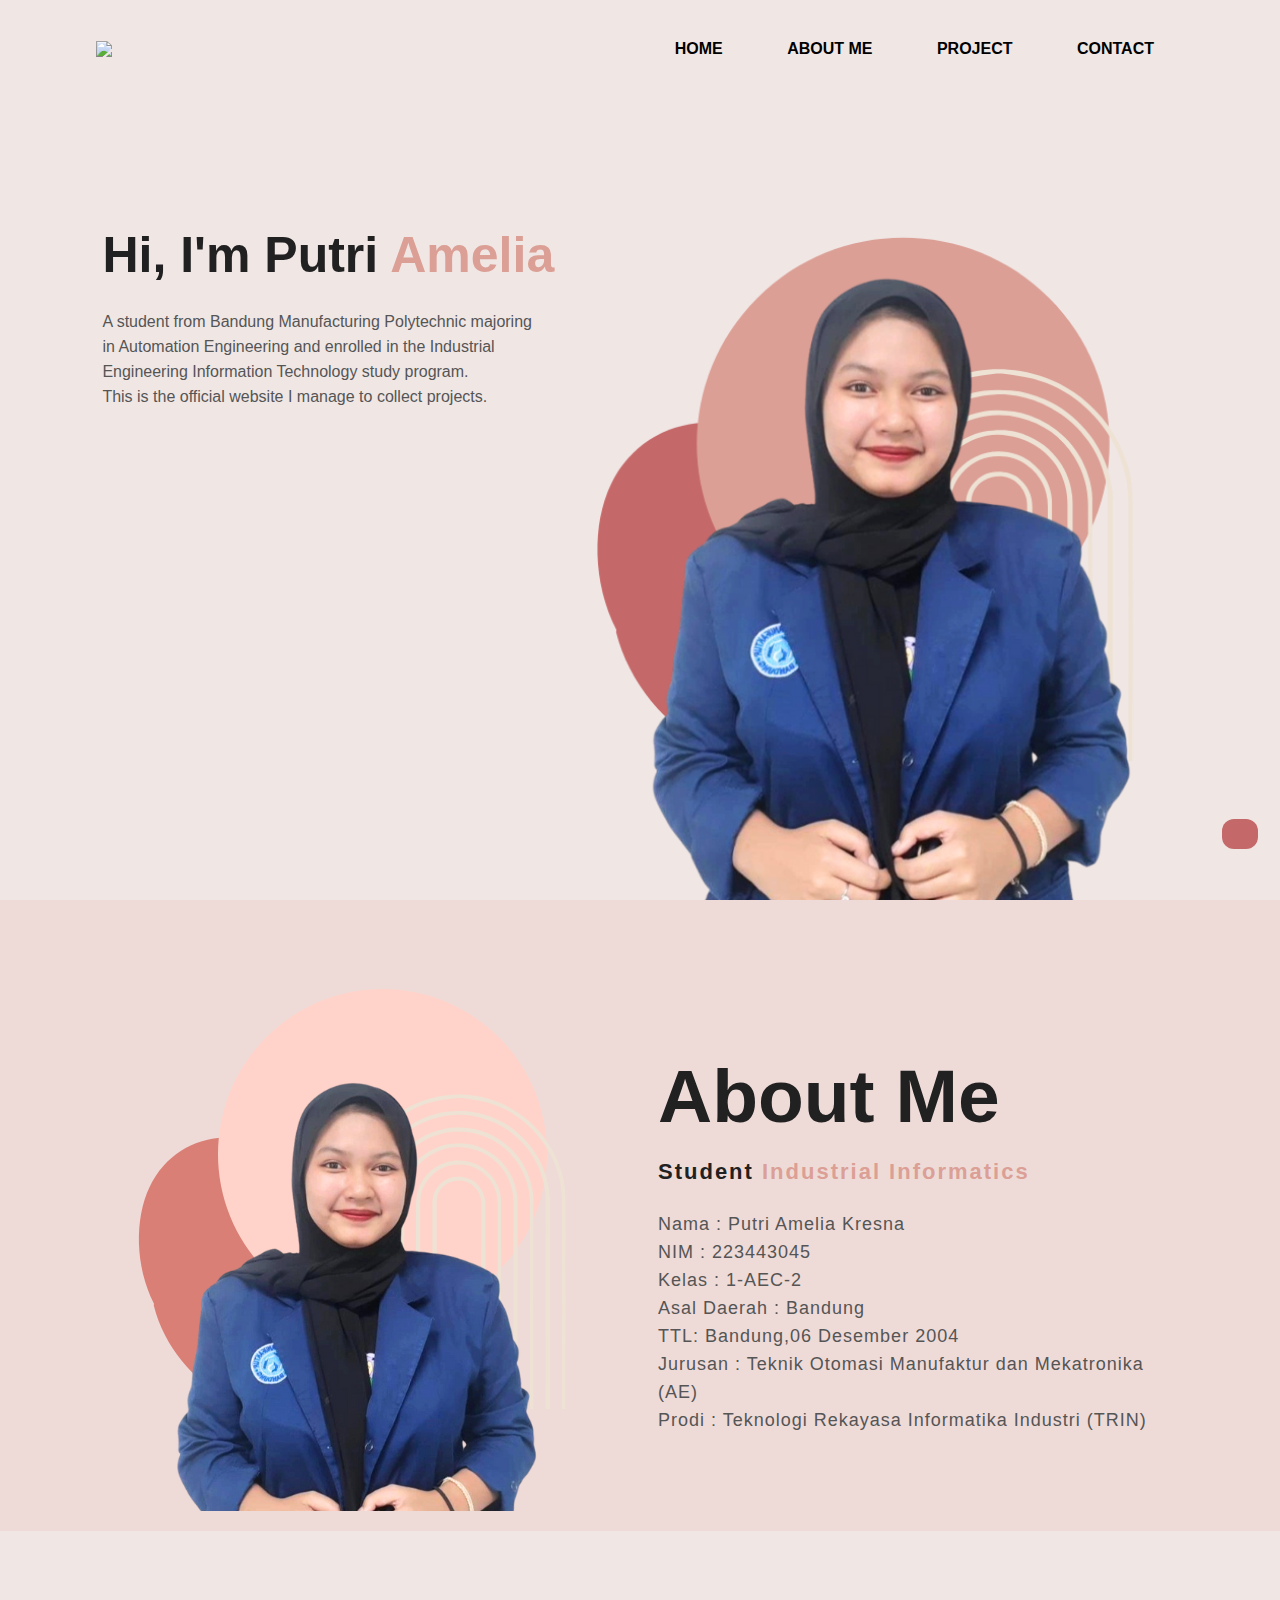
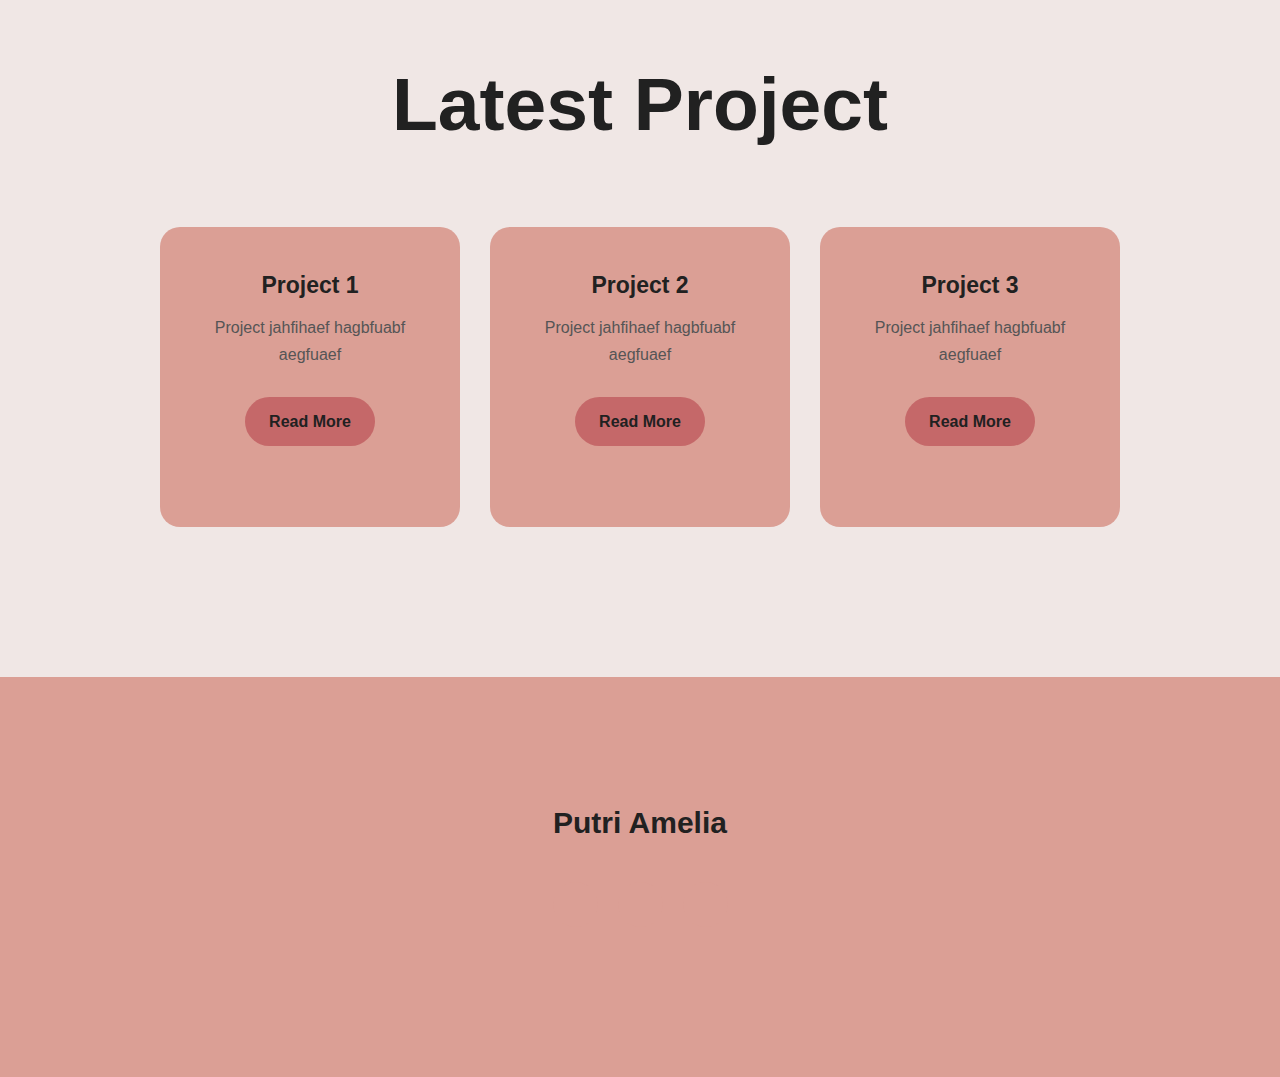
==== index.html @ ca9c8f49 "Add files via upload" ====
<!DOCTYPE html>
<html lang="en">
<head>
    <meta charset="UTF-8">
    <meta name="viewport" content="width=device-width, initial-scale=1.0">
    <title>Future Diary</title>
    <link rel="stylesheet" href="styles.css">

    <link rel="preconnect" href="https://fonts.gstatic.com">
    <link href="https://fonts.googleapis.com/css?family=Josefin+Sans:ital,wght@0,100;0 200;0,300;0,400;0,500;0,600;0,700;1,100;1,200; 1,300;1,400;1,500;1,600;1,700&display=swap" rel="stylesheet">
    <link rel="stylesheet" href="https://cdnjs.cloudflare.com/ajax/libs/font-awesome/6.5.1/css/all.min.css" integrity="sha512-DTOQO9RWCH3ppGqcWaEA1BIZOC6xxalwEsw9c2QQeAIftl+Vegovlnee1c9QX4TctnWMn13TZye+giMm8e2LwA==" crossorigin="anonymous" referrerpolicy="no-referrer" />

</head>
<body>
    <section id="home">
    <div class="hero">
        <nav>
            <img src="C:\Users\Ghandi\Documents\Elektronika\Future Diary 3.png" class="logo">
            <ul>
                <li><a href="#home">HOME</a></li>
                <li><a href="#about">ABOUT ME</a></li>                
                <li><a href="#project">PROJECT</a></li>
                <li><a href="#contact">CONTACT</a></li>
            </ul>
        </nav>
        <div class="detel">
            <h1> Hi, I'm Putri <span> Amelia </span></h1>
            <p> A student from Bandung Manufacturing Polytechnic majoring
                <br> in Automation Engineering and enrolled in the Industrial 
                <br> Engineering Information Technology study program. 
                <br>This is the official website I manage to collect projects.</p>
        </div>
        <div class="images">
            <img src="shape.png" class="shape">
            <img src="girl.png" class="girl">
        </div>
    </section>

        <section id="about">
            <div class="main">                              
                <img src="girl (4 x 5 cm).png">               
                <div class="about-text">
                    <h2>About Me</h2>
                    <h5>Student <span>Industrial Informatics</span></h5>
                    <p> Nama : Putri Amelia Kresna
                        <br>NIM : 223443045
                        <br>Kelas : 1-AEC-2
                        <br>Asal Daerah : Bandung
                        <br>TTL: Bandung,06 Desember 2004
                        <br>Jurusan : Teknik Otomasi Manufaktur dan Mekatronika (AE)
                        <br>Prodi : Teknologi Rekayasa Informatika Industri (TRIN)                       
                    </p>
                </div>                
            </div>
                </div>
            </div>
        </section>

        <section id="project">
            <div class="title">
                <h2>Latest Project</h2>
            </div>

            <div class="box">
                <div class="card">
                    <i class="fa-solid fa-bars"></i>
                    <h5>Project 1</h5>
                    <div class="pra">
                        <p>Project jahfihaef hagbfuabf aegfuaef</p>

                        <p style="text-align: center;">
                            <a class="button" href="#">Read More</a>
                        </p>
                    </div>
                    
                </div>

                <div class="card">
                    <i class="fa-regular fa-user"></i>
                    <h5>Project 2</h5>
                    <div class="pra">
                        <p>Project jahfihaef hagbfuabf aegfuaef</p>

                        <p style="text-align: center;">
                            <a class="button" href="#">Read More</a>
                        </p>
                    </div>
                </div>

                <div class="card">
                    <i class="fa-regular fa-bell"></i>
                    <h5>Project 3</h5>
                    <div class="pra">
                        <p>Project jahfihaef hagbfuabf aegfuaef</p>

                        <p style="text-align: center;">
                            <a class="button" href="#">Read More</a>
                        </p>
                    </div>              
            </div>
        </section>
     
        <section id="contact">
        <footer>
            <p>Putri Amelia</p>
            <div class="social">
                <a href="https://www.instagram.com/onyourl_ia.06?igsh=bTE1bTdwcWJyMWNu"><i class="fa-brands fa-instagram"></i></a>
                <a href="https://wa.me/08999450943"><i class="fa-brands fa-whatsapp"></i></a>
                <a href="http://t.me/onyourl_iaa"><i class="fa-brands fa-telegram"></i></a>
            </div>
            
            <div class="button-arrow">
                <p>
                    <a class="button" href="#home"><i class="fa-solid fa-arrow-up-long"></i></a>
                </p>
            </div>
        </footer>
       
    </section>
</body>
</html>
---- styles.css ----
*{
    margin: 0;
    padding: 0;
    font-family: sans-serif;
    box-sizing: border-box;
}
.hero{
    
    width: 100%;
    height: 100vh;
    background: #f0e7e5;
}

nav{
    display: flex;
    width: 85%;
    margin: auto;
    padding: 20px 0;
    align-items: center;
    justify-content: space-between;
    
}

nav ul li{
    display: inline-block;
    list-style: none;
    margin: 20px 30px;
    
}

nav ul li a{
    text-decoration: none;
    color: black;
    font-weight: bold;
}

nav ul li a:hover{
    color: #c56869;
}

.detel{
    margin-left: 8%;
    margin-top: 10%;
}

.detel h1{
    font-size: 50px;
    color: #212121;
    margin-bottom: 25px;
}

span{
    color: #db9f95;
}

.detel p{
    color: #555;
    line-height: 25px;
}

.images{
    width: 45%;
    height: 80%;
    position: absolute;
    bottom: 0;
    right: 100px;
}
.images img{
    height: 100%;
    position: absolute;
    left: 50%;
    bottom: 0;
    transform: translateX(-50%);
    transition: bottom 1s, left 1s;
}

.images:hover .shape{
    bottom: 40px;
}

.images:hover .girl{
    left: 45%;
}

#about{ 
    width: 100%;  
    padding: 20px ;
    background: #eedbd8;
   
}

.about img{
    height: 500px;
    width: 500px;
    margin-top: 150px;
}

.about-text{
    width: 500px;
    margin-top: 100px;
}

.main{
    width: 1100px;
    margin: auto;
    display: flex;
    align-items: center;
    justify-content: space-around;
}

.about-text h2{
    color: #212121;
    font-size: 75px;
    text-transform: capitalize;
    margin-bottom: 20px;
}

.about-text h5{
    color: #212121;
    letter-spacing: 2px;
    font-size: 22px;
    margin-bottom: 25px;
    text-transform: capitalize;
}

.about-text p{
    color: #555;
    letter-spacing: 1px;
    line-height: 28px;
    font-size: 18px;
    margin-bottom: 45px;
}

#project{
    background: #f0e7e5;
    width: 100%;
    padding: 100px 0px;
}

.title h2{
    color: #212121;
    font-size: 75px;
    width: 1130px;
    margin: 30px auto;
    text-align: center;
}

.box{
    display: flex;
    justify-content: center;
    align-items: center;
    min-height: 400px;
}

.card{
    height: 300px;
    width: 300px;
    padding: 20px 35px;
    background: #db9f95;
    border-radius: 20px;
    margin: 15px;
    position: relative;
    overflow: hidden;
    text-align: center;
}

.card i{
    font-size: 30px;
    display: block;
    text-align: center;
    margin: 25px 0px;
    color: #c56869;
}

h5{
    color: #212121;
    font-size: 23px;
    margin-bottom: 15px;
}

.pra p{
    color: #555;
    font-size: 16px;
    line-height: 27px;
    margin-bottom: 25px;
}

.card .button{
    background-color: #c56869;
    color: #212121;
    text-decoration: none;
    border: 2px solid transparent;
    font-weight: bold;
    padding: 9px 22px;
    border-radius: 30px;
    transition: .4s;
}

.card .button:hover{
    background-color: transparent;
    border: 2px solid #eedbd8;
    cursor: pointer;
}

footer{
   position: relative;
   width: 100%;
   height: 400px;
   background: #db9f95;
   display: flex;
   flex-direction: column;
   align-items: center;
   justify-content: center;
}

footer p:nth-child(1){
    font-size: 30px;
    color: #212121;
    margin-bottom: 20px;
    font-weight: bold;
}

.social{
    display: flex;
}

.social a{
    width: 45px;
    height: 45px;
    display: flex;
    align-items: center;
    justify-content: center;
    background: #db9f95;
    border-radius: 50%;
    margin: 22px 10px;
    color: #fffefe;
    text-decoration: none;
    font-size: 20px;
}

.social a:hover{
    transform: scale(1.3);
    transition: .3s;
}

.button-arrow{
  position: fixed;
  bottom: 20px;
  right: 20px;
}

.button{
background-color: #c56869;
  border: none;
  color: white;
  padding: 15px 18px;
  text-align: center;
  text-decoration: none;
  display: inline-block;
  font-size: 16px;
  margin: 4px 2px;
  cursor: pointer;
  border-radius: 12px;
}
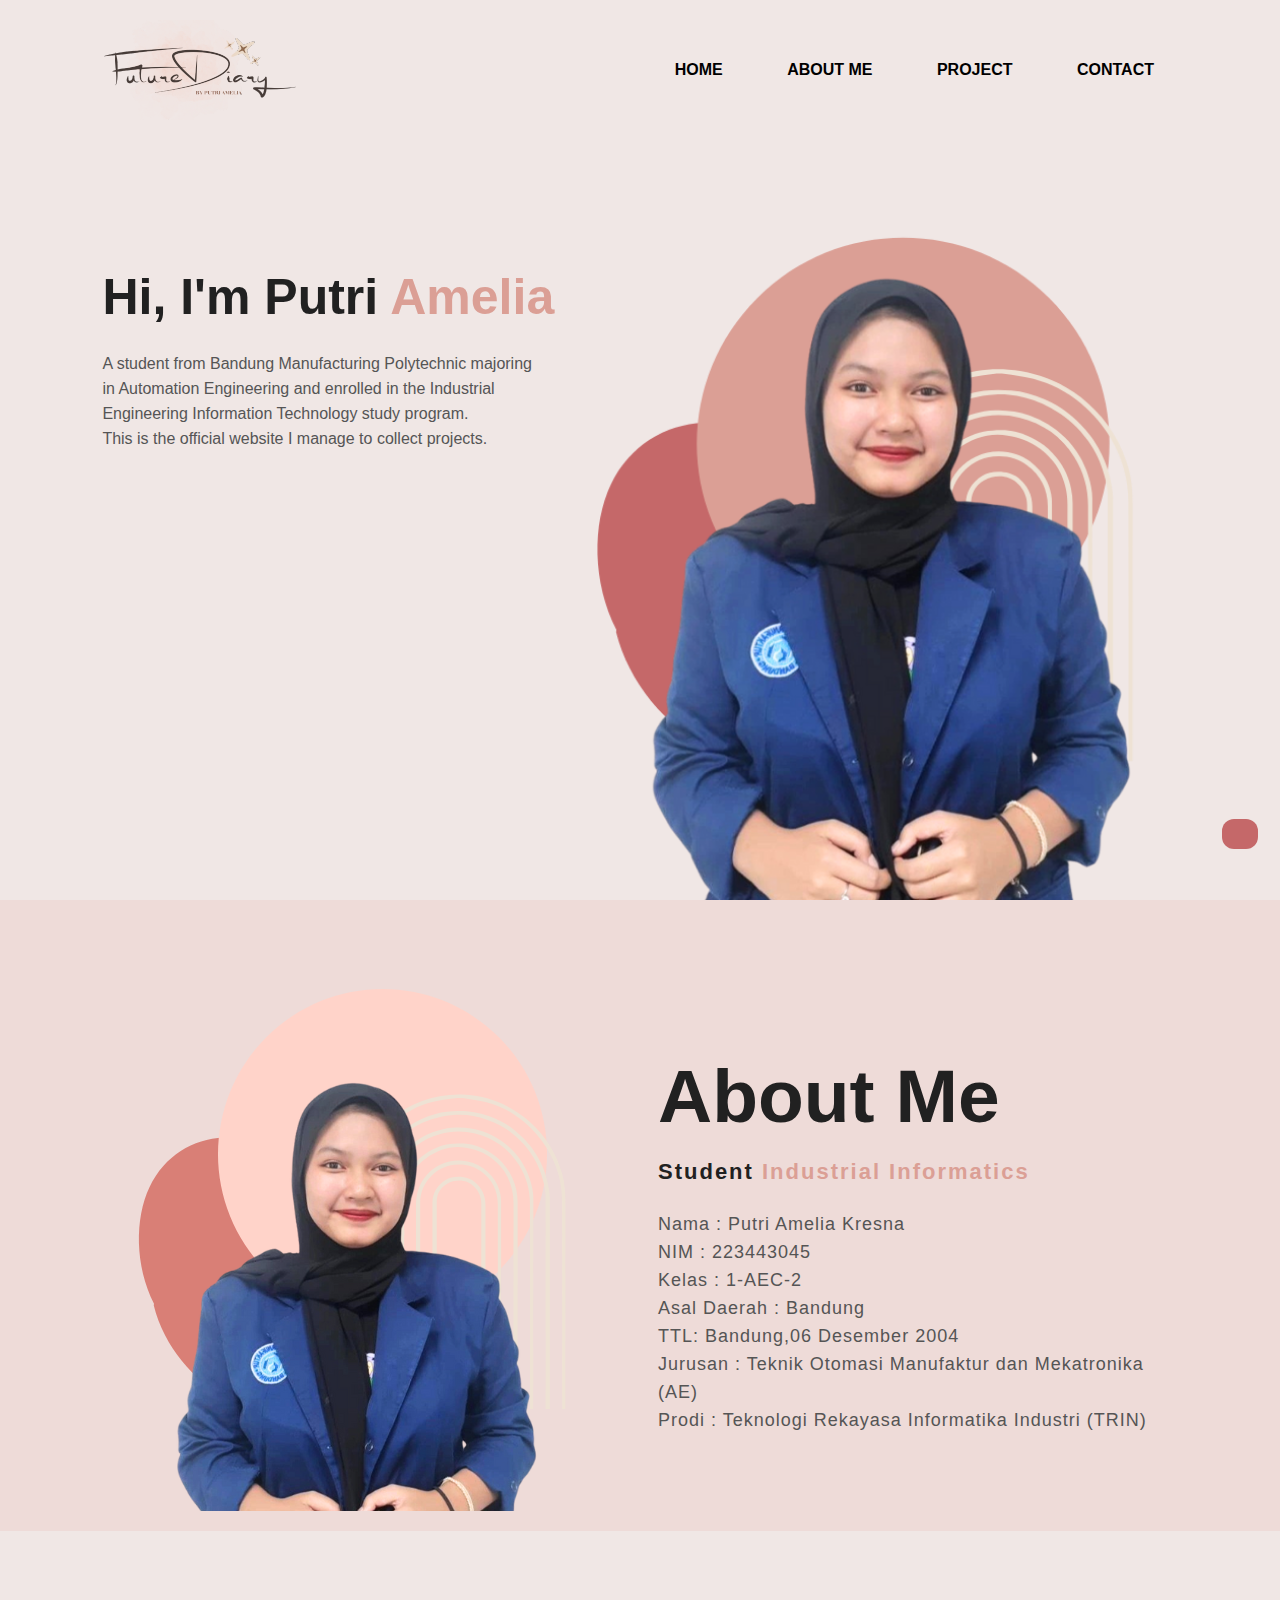
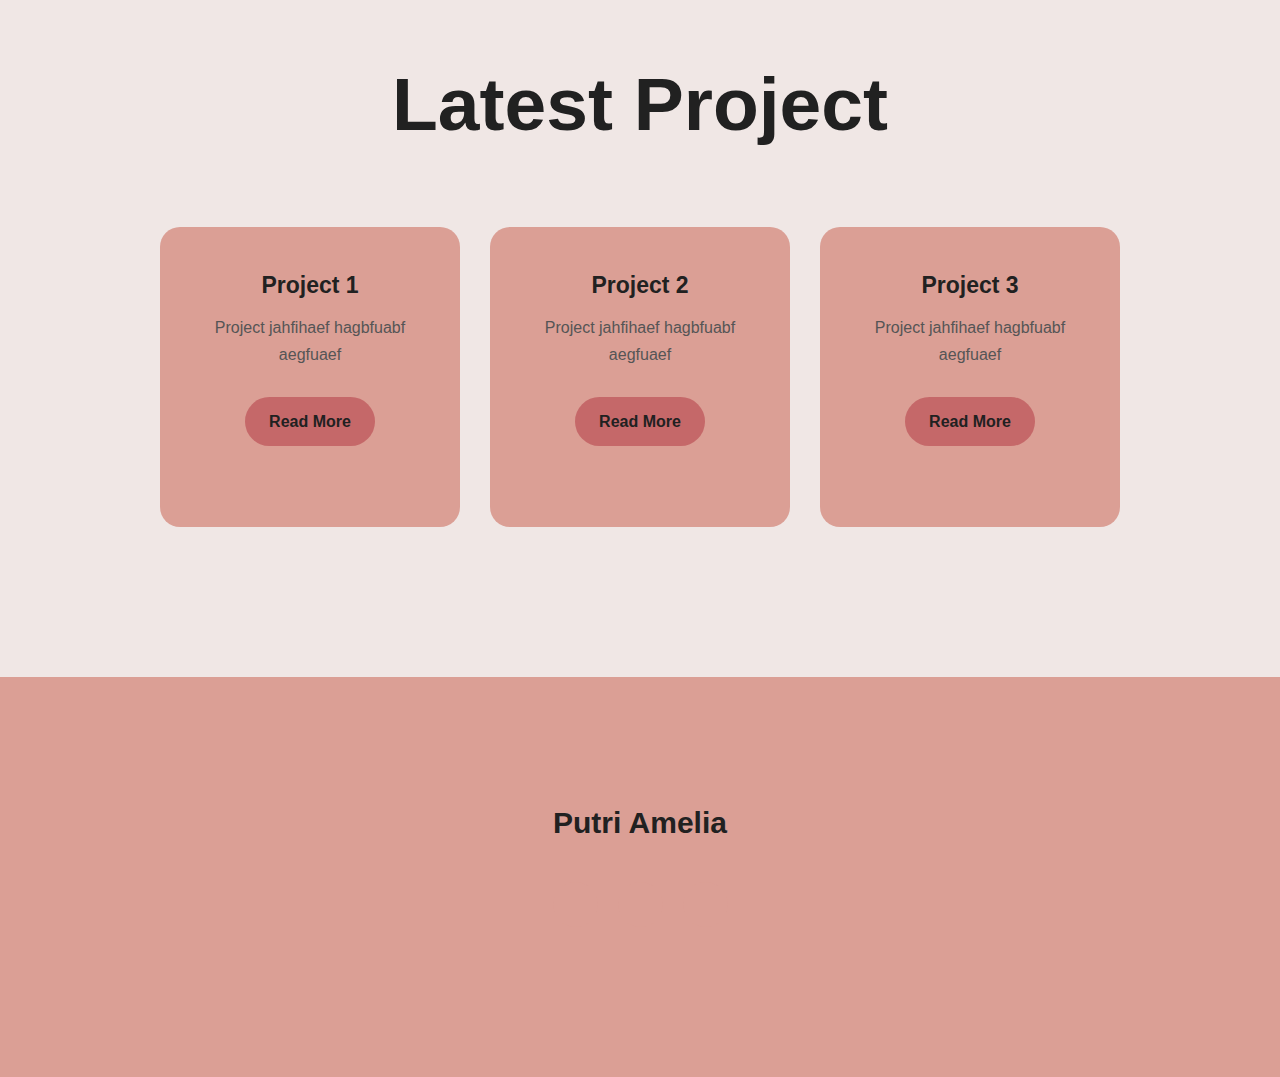
==== commit f905e01d: "Update index.html" ====
--- a/index.html
+++ b/index.html
@@ -15,7 +15,7 @@
     <section id="home">
     <div class="hero">
         <nav>
-            <img src="C:\Users\Ghandi\Documents\Elektronika\Future Diary 3.png" class="logo">
+            <img src="Future Diary 3.png" class="logo">
             <ul>
                 <li><a href="#home">HOME</a></li>
                 <li><a href="#about">ABOUT ME</a></li>                
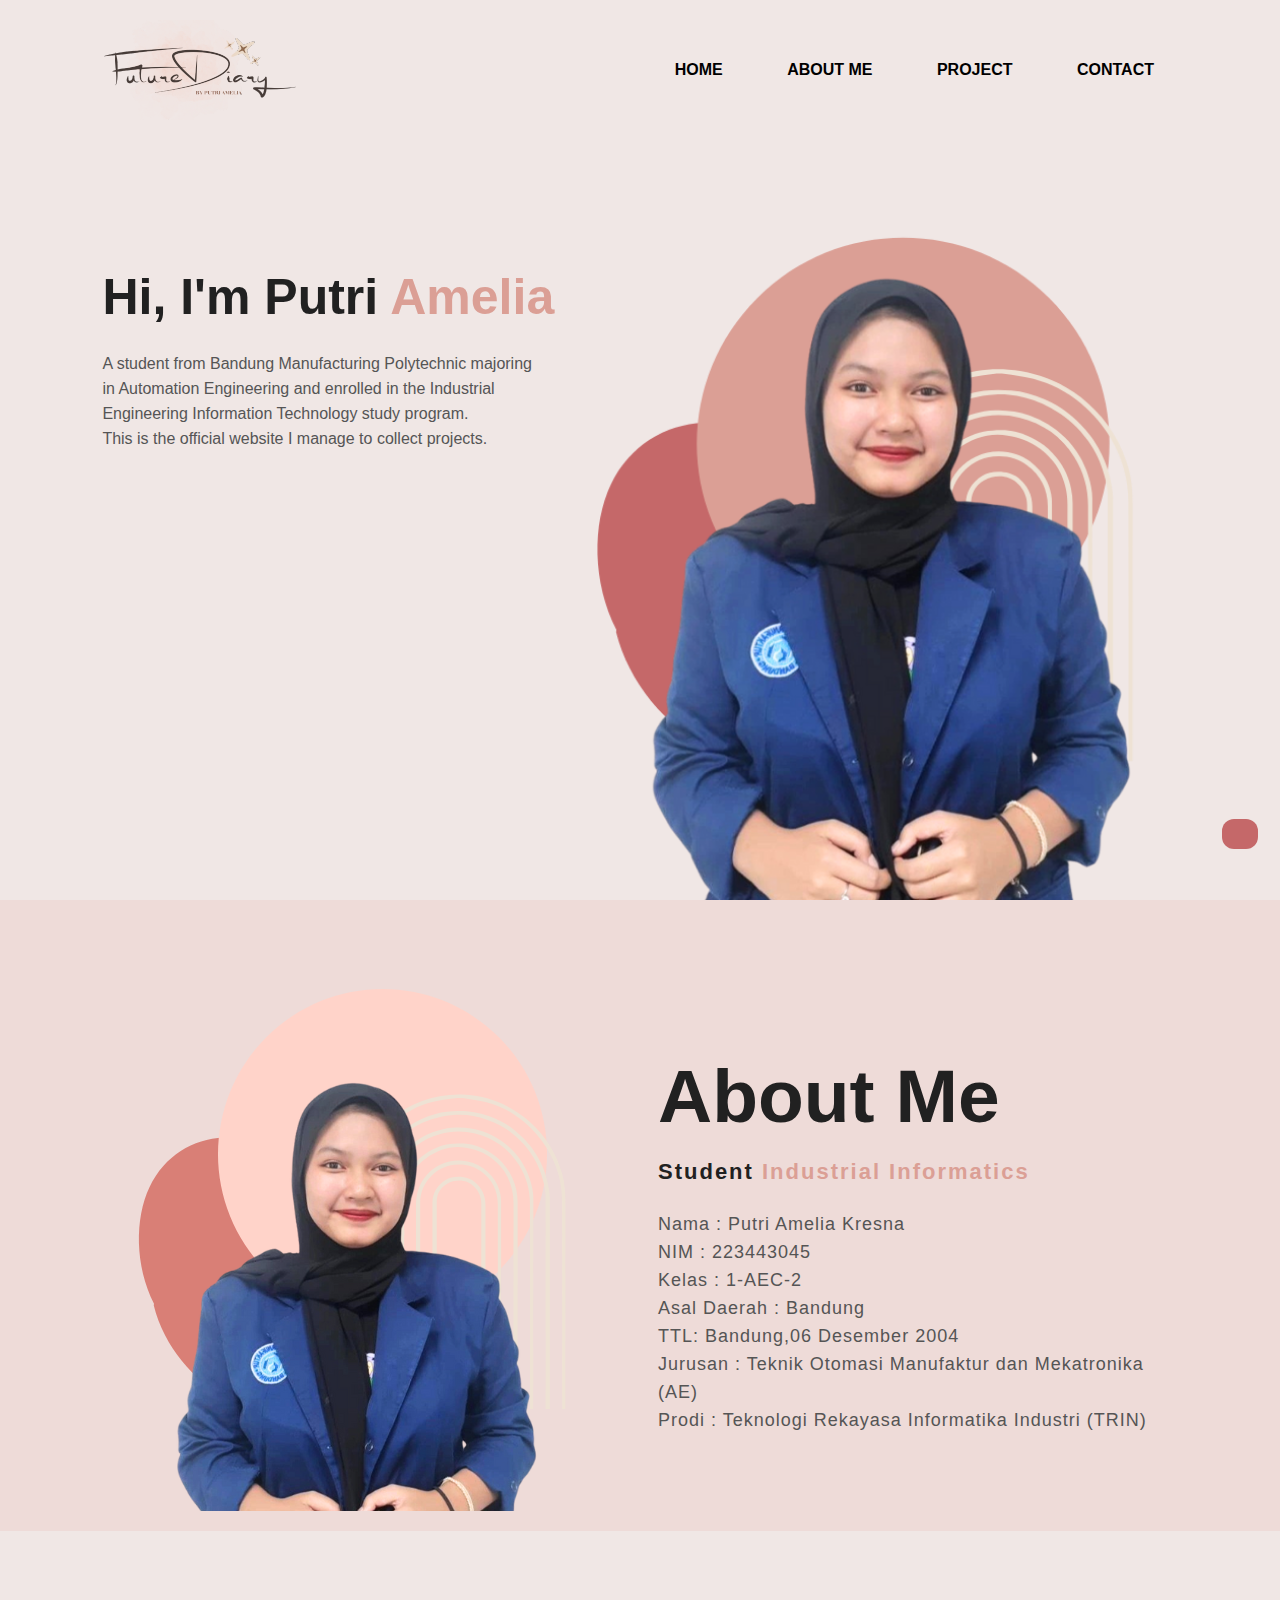
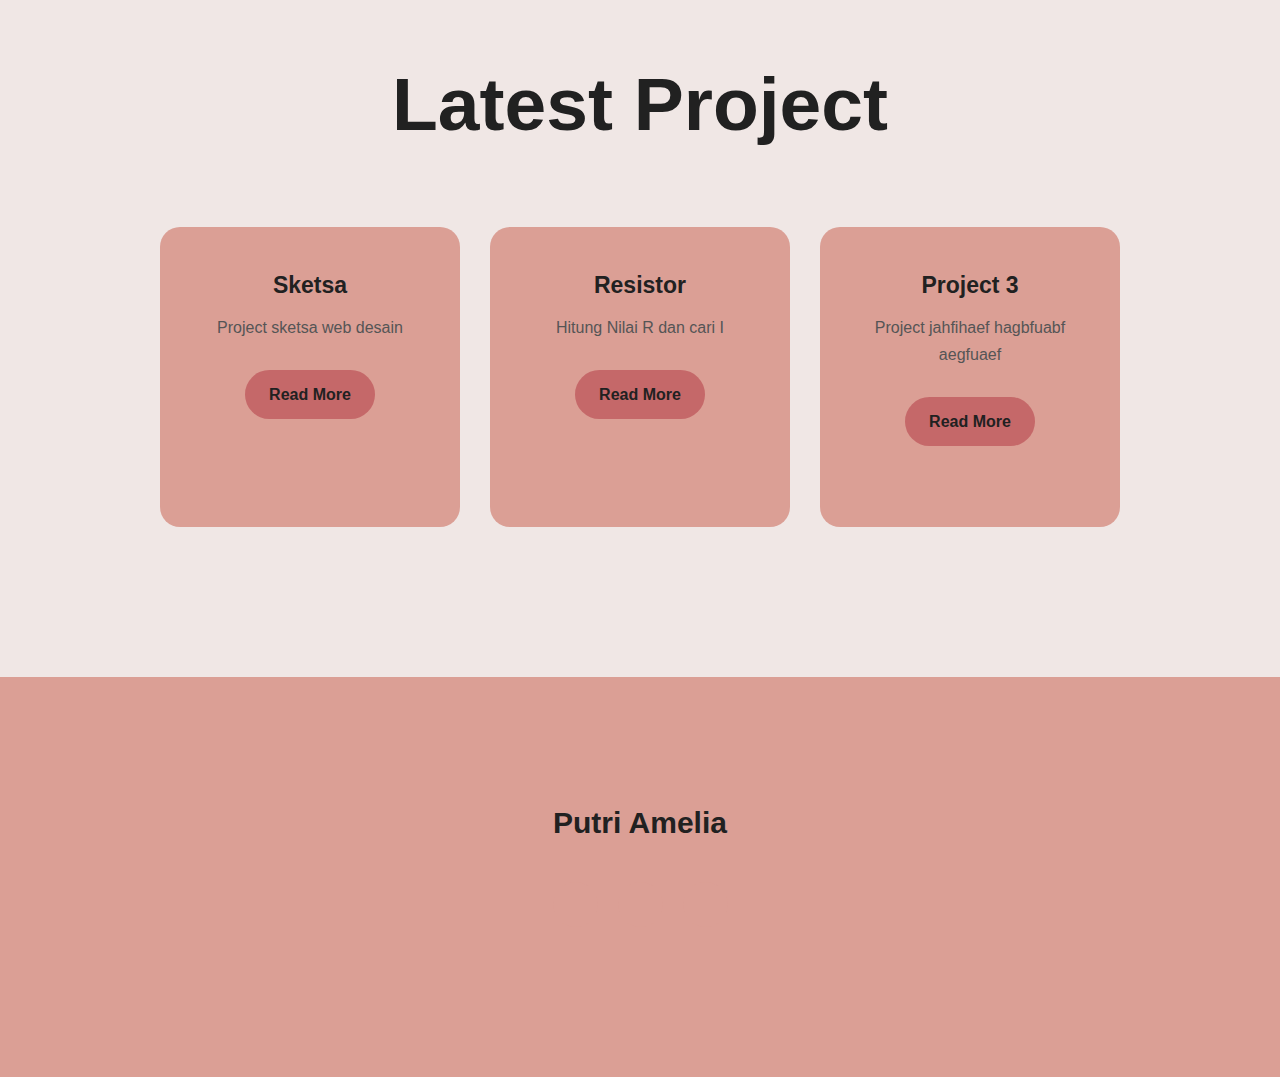
==== commit 921d6eab: "Update index.html" ====
--- a/index.html
+++ b/index.html
@@ -64,9 +64,9 @@
             <div class="box">
                 <div class="card">
                     <i class="fa-solid fa-bars"></i>
-                    <h5>Project 1</h5>
+                    <h5>Sketsa</h5>
                     <div class="pra">
-                        <p>Project jahfihaef hagbfuabf aegfuaef</p>
+                        <p>Project sketsa web desain</p>
 
                         <p style="text-align: center;">
                             <a class="button" href="#">Read More</a>
@@ -77,9 +77,9 @@
 
                 <div class="card">
                     <i class="fa-regular fa-user"></i>
-                    <h5>Project 2</h5>
+                    <h5>Resistor</h5>
                     <div class="pra">
-                        <p>Project jahfihaef hagbfuabf aegfuaef</p>
+                        <p>Hitung Nilai R dan cari I</p>
 
                         <p style="text-align: center;">
                             <a class="button" href="#">Read More</a>
--- a/styles.css
+++ b/styles.css
@@ -3,6 +3,178 @@
     padding: 0;
     font-family: sans-serif;
     box-sizing: border-box;
+}
+
+@media (max-width: 767px) {
+    .hero{
+        height: 50px;
+        background: #f0e7e5;
+        
+    }
+
+    .logo {
+        width: 100px;
+        height: auto;
+        border-radius: 10px;       
+    }
+
+    .nav {
+        flex-direction: column;
+    }
+    
+    .nav ul {
+        width: 100%;
+        padding: 0;
+    }
+    
+    .nav ul li {
+        text-align: center;
+    }
+    
+    .nav ul li a {
+        padding: 10px 0;
+        font-size: 16px;
+    }
+
+    .detel h1 {
+        width: 100%;
+        font-size: 18px;
+    }
+    
+    .detel p {
+        width: 100%;
+        line-height: 1.5;
+        font-size: 14px;
+    }
+
+    .images {
+        display: none;
+    }
+      
+    .images img {
+        display: none;
+    }
+    
+    #about img {
+        height: 30vh; /* Adjust the height using the viewport height unit */
+        width: auto;
+        position: absolute;
+        top: 0;
+        left: 0;
+    }
+
+    #about {
+        position: relative;
+        height: 600px;
+        width: 100%;
+    }
+
+
+    .about{
+        display: flex;
+        align-items: center;
+        justify-content: center;
+        flex-wrap: wrap;
+    }
+
+    .about-text {
+        width: 100%;
+        margin-top: 0;
+        display: flex;
+        flex-direction: column;
+        align-items: center;
+    }
+
+    .about-text h2 {
+        font-size: 16px;
+        width: 80%;
+        position: absolute;
+        top: 4vh;
+        left: 20vh;
+        text-align: center;
+    }
+
+
+    .about-text h5{
+        font-size: 16px;
+        width: 50%;
+        position: absolute;
+        top: 20vh;
+        left: 25vh;
+        text-align: left;
+    }
+
+    .about-text p{
+        font-size: 16px;
+        width: 70%;
+        position: absolute;
+        top: 40vh;
+        left: 10vh;
+        text-align: center;
+    }
+
+    #project{
+        padding: 50px 0px;
+    }
+
+    .title h2{
+        font-size: 1px;
+        width: -50%;
+        position: absolute;
+        top: 200vh;
+        left: -50vh;
+        text-align: left;
+    }
+
+    .box{
+        flex-wrap: wrap;
+    }
+
+    .card{
+        width: 100%;
+        height: auto;
+        margin: 15px 0;
+    }
+
+    .card i{
+        font-size: 25px;
+        margin-top: 20px;
+    }
+
+    .pra p{
+        font-size: 14px;
+        line-height: 24px;
+        margin-bottom: 20px;
+    }
+
+    .card .button{
+        padding: 7px 15px;
+    }
+
+    footer{
+        height: auto;
+        padding: 50px 20px;
+    }
+
+    footer p:nth-child(1){
+        font-size: 24px;
+    }
+
+    .social a{
+        width: 35px;
+        height: 35px;
+        margin: 15px 5px;
+    }
+
+    .button-arrow{
+        bottom: 10px;
+        right: 10px;
+    }
+
+    .button{
+        padding: 10px 15px;
+        font-size: 14px;
+    }
 }
 .hero{
     
@@ -261,4 +433,4 @@
   margin: 4px 2px;
   cursor: pointer;
   border-radius: 12px;
-}+}
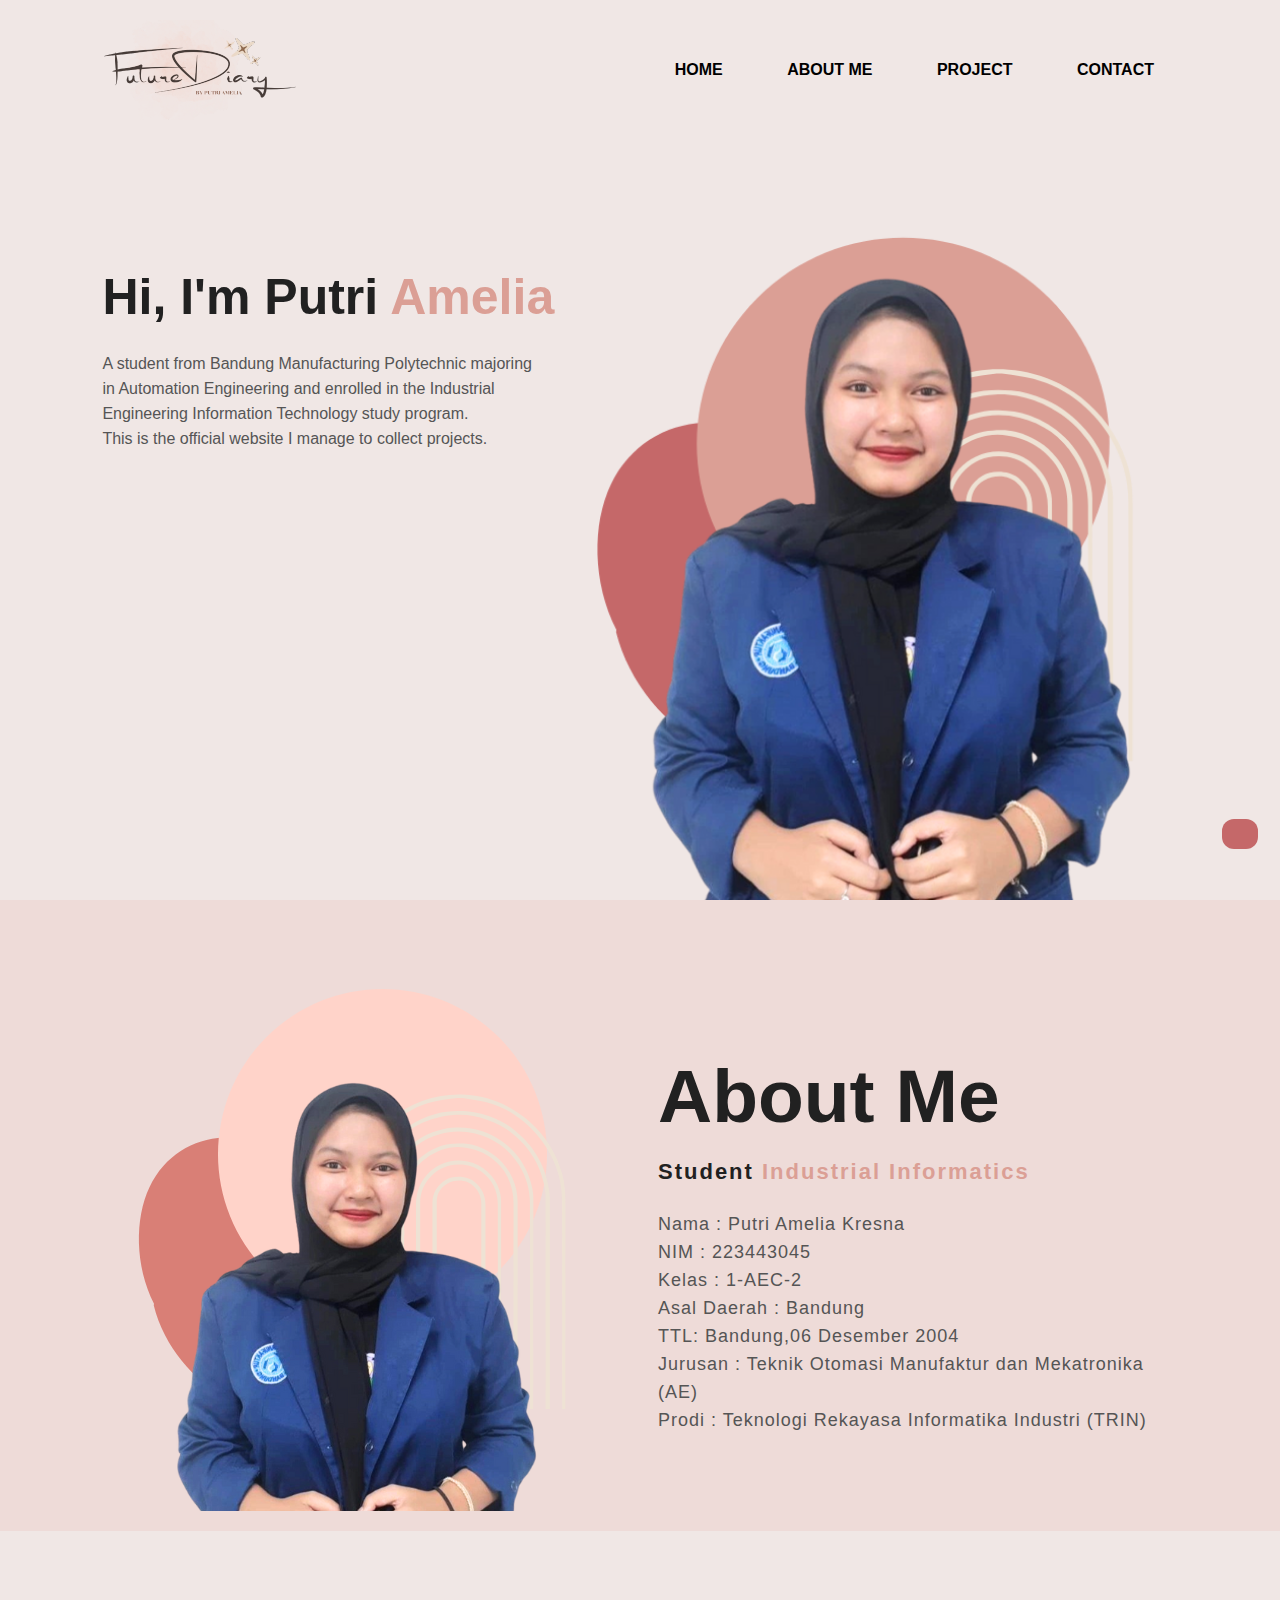
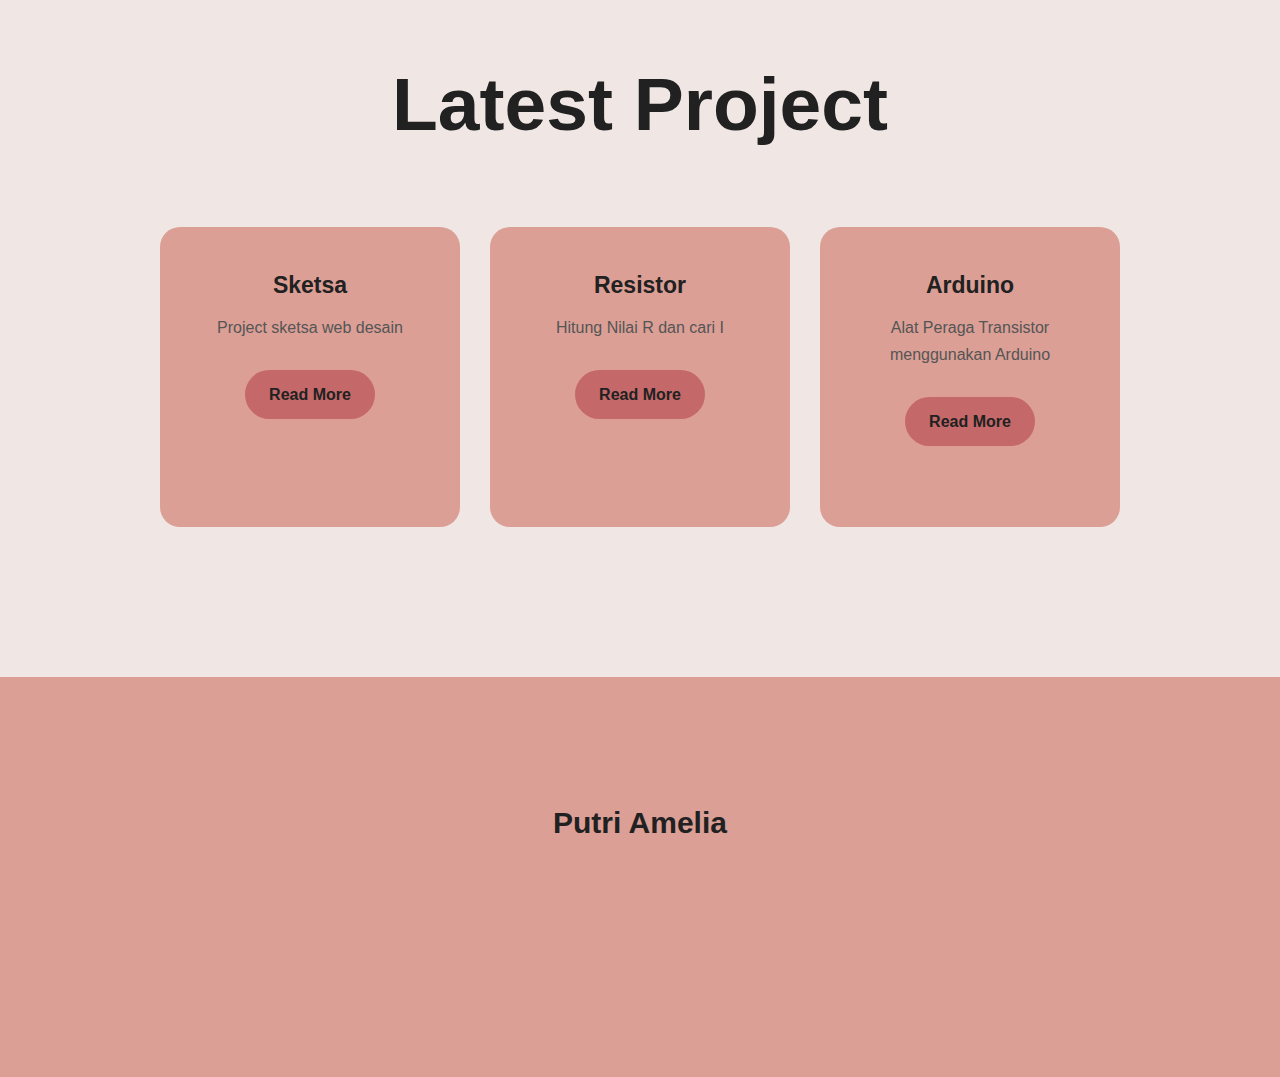
==== commit 3969bcf7: "Update index.html" ====
--- a/index.html
+++ b/index.html
@@ -69,7 +69,7 @@
                         <p>Project sketsa web desain</p>
 
                         <p style="text-align: center;">
-                            <a class="button" href="#">Read More</a>
+                            <a class="button" href="Project Sketsa Web.html">Read More</a>
                         </p>
                     </div>
                     
@@ -82,16 +82,16 @@
                         <p>Hitung Nilai R dan cari I</p>
 
                         <p style="text-align: center;">
-                            <a class="button" href="#">Read More</a>
+                            <a class="button" href="Resistor.html">Read More</a>
                         </p>
                     </div>
                 </div>
 
                 <div class="card">
                     <i class="fa-regular fa-bell"></i>
-                    <h5>Project 3</h5>
+                    <h5>Arduino</h5>
                     <div class="pra">
-                        <p>Project jahfihaef hagbfuabf aegfuaef</p>
+                        <p>Alat Peraga Transistor menggunakan Arduino</p>
 
                         <p style="text-align: center;">
                             <a class="button" href="#">Read More</a>
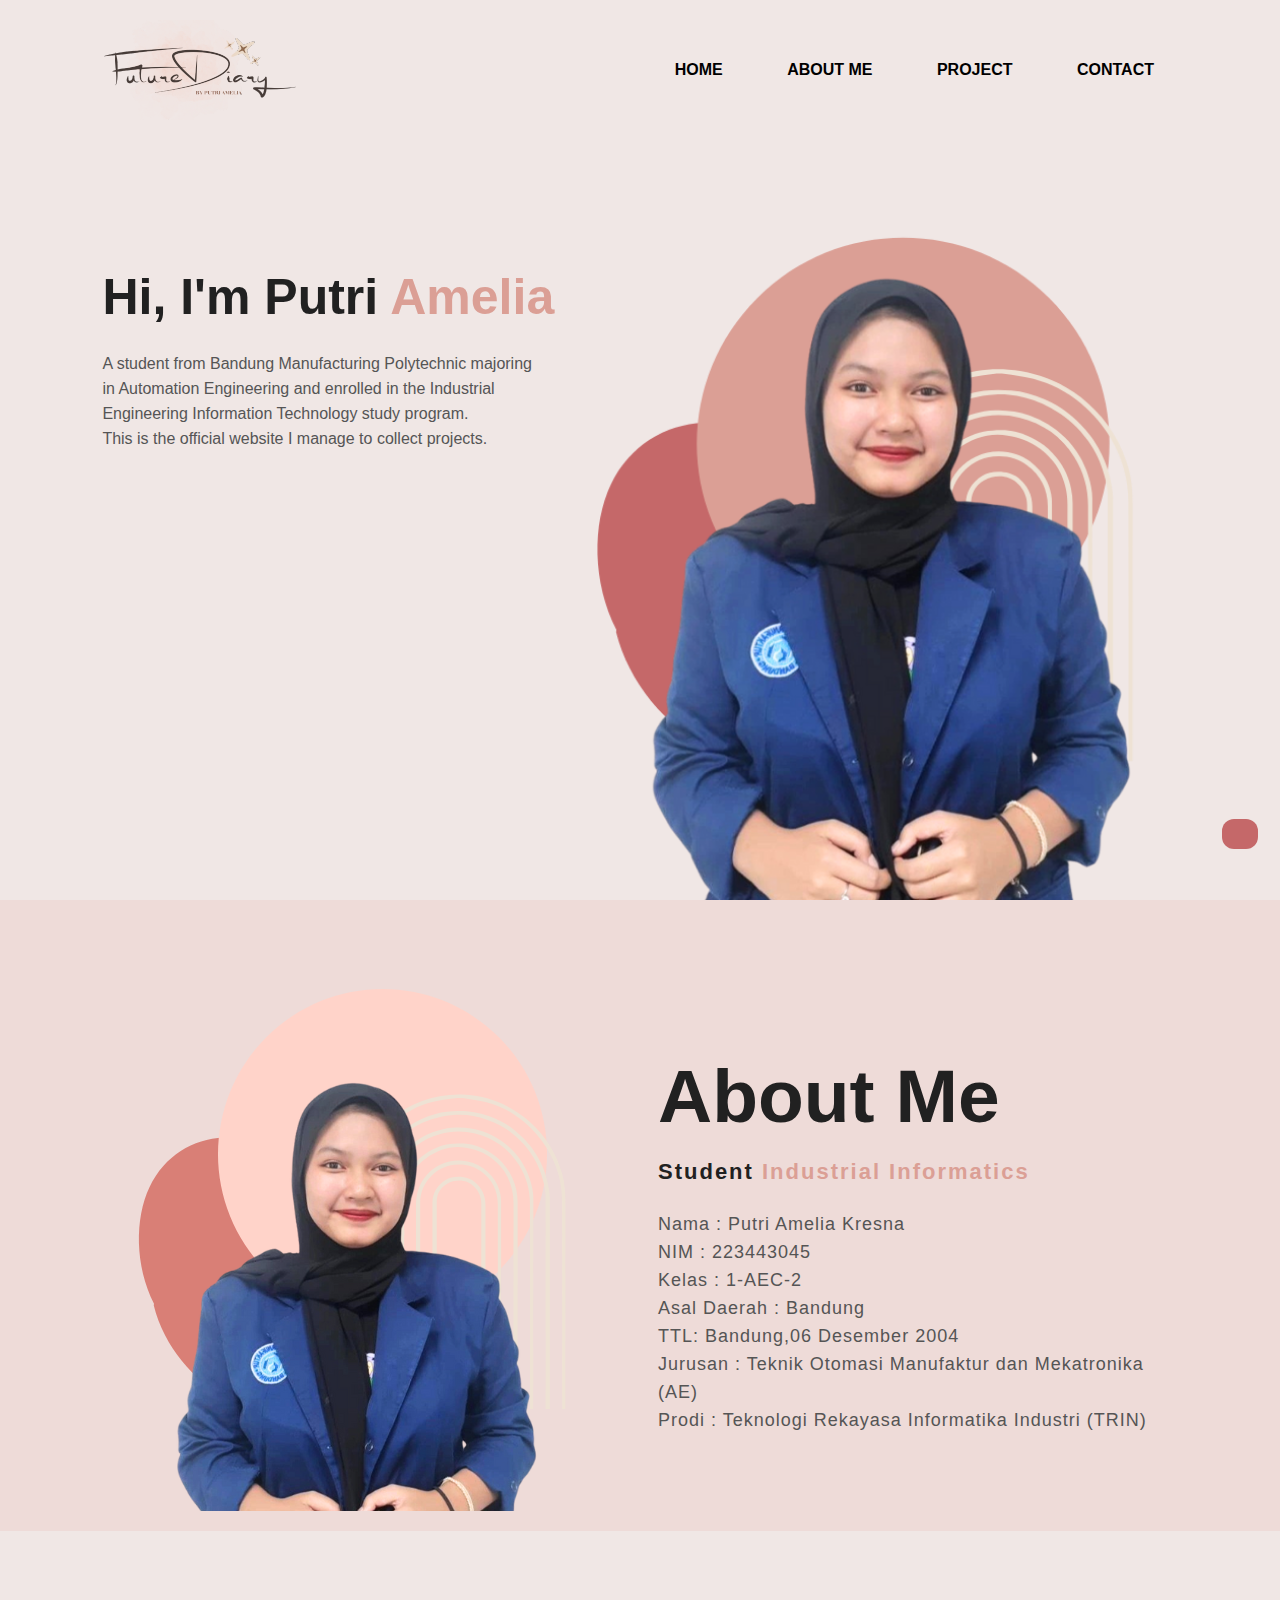
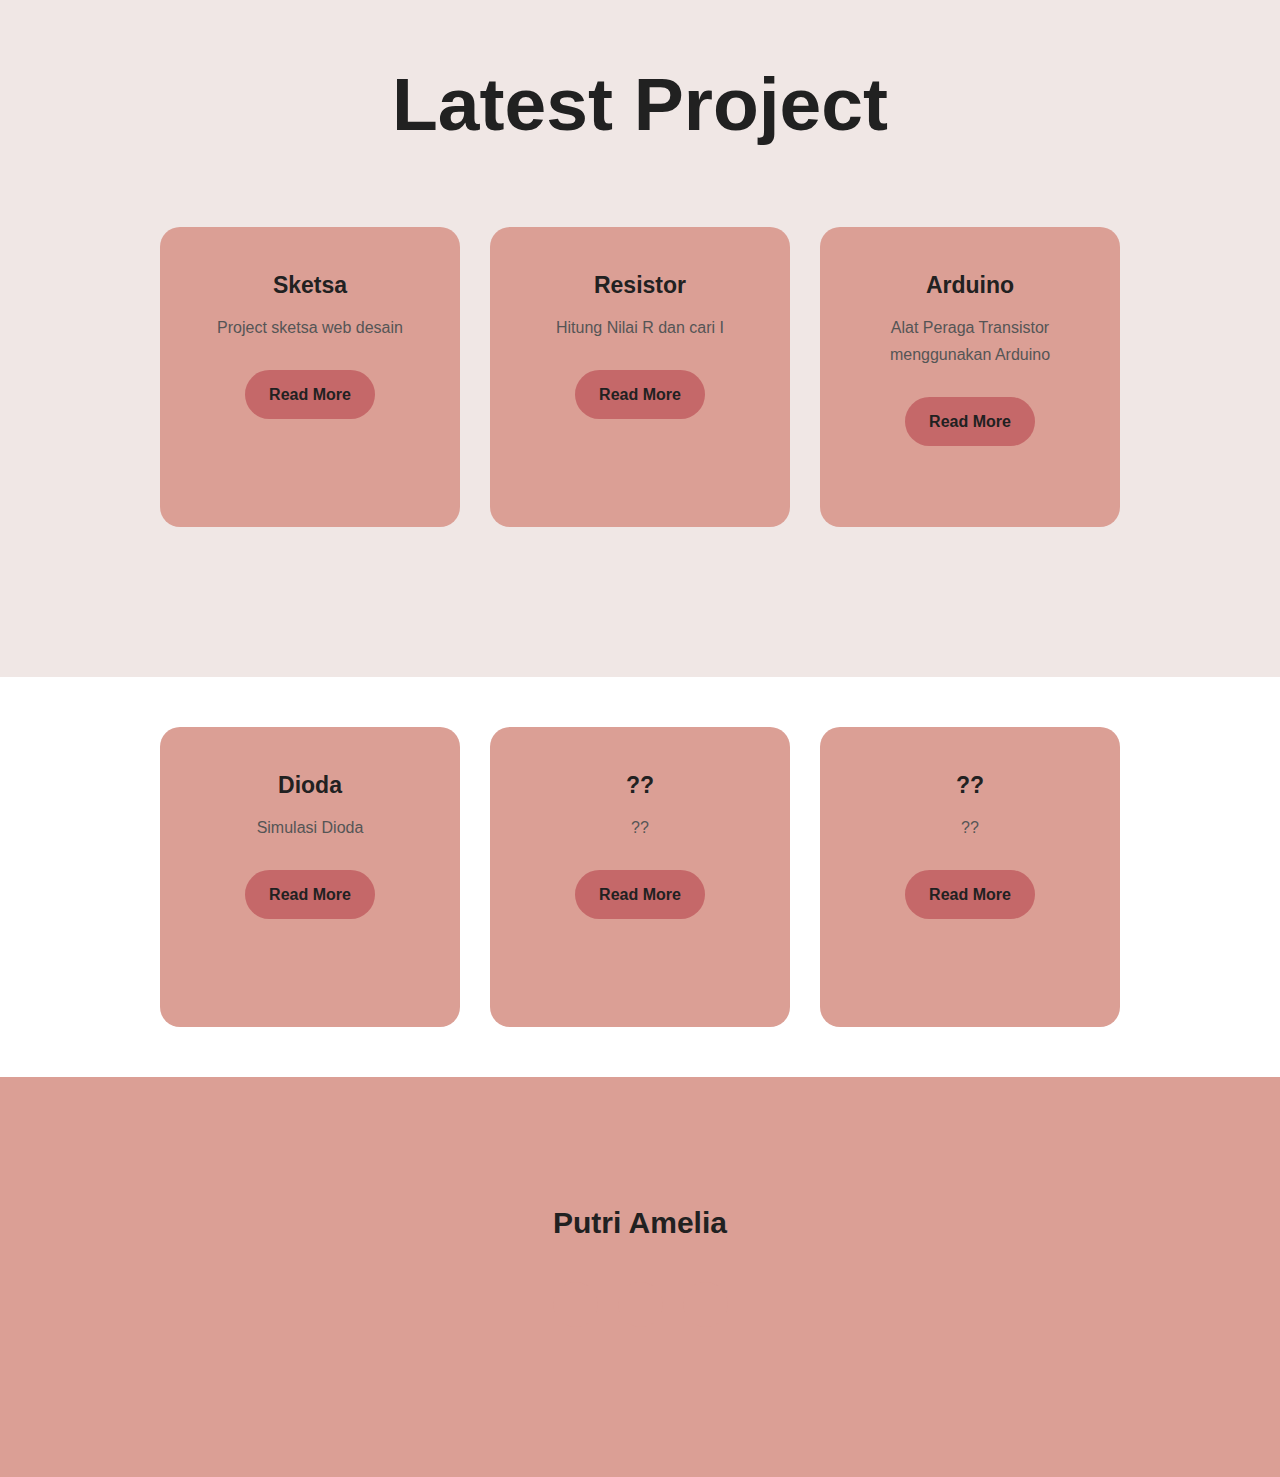
==== commit 06d06d52: "Update index.html" ====
--- a/index.html
+++ b/index.html
@@ -94,7 +94,48 @@
                         <p>Alat Peraga Transistor menggunakan Arduino</p>
 
                         <p style="text-align: center;">
-                            <a class="button" href="#">Read More</a>
+                            <a class="button" href="arduino.html">Read More</a>
+                        </p>
+                    </div>              
+            </div>
+        </section>
+
+        <section id="projects">
+
+            <div class="box">
+                <div class="card">
+                    <i class="fa-solid fa-bars"></i>
+                    <h5>Dioda</h5>
+                    <div class="pra">
+                        <p>Simulasi Dioda</p>
+
+                        <p style="text-align: center;">
+                            <a class="button" href="dioda.html">Read More</a>
+                        </p>
+                    </div>
+                    
+                </div>
+
+                <div class="card">
+                    <i class="fa-regular fa-user"></i>
+                    <h5>??</h5>
+                    <div class="pra">
+                        <p>??</p>
+
+                        <p style="text-align: center;">
+                            <a class="button" href="">Read More</a>
+                        </p>
+                    </div>
+                </div>
+
+                <div class="card">
+                    <i class="fa-regular fa-bell"></i>
+                    <h5>??</h5>
+                    <div class="pra">
+                        <p>??</p>
+
+                        <p style="text-align: center;">
+                            <a class="button" href="">Read More</a>
                         </p>
                     </div>              
             </div>
